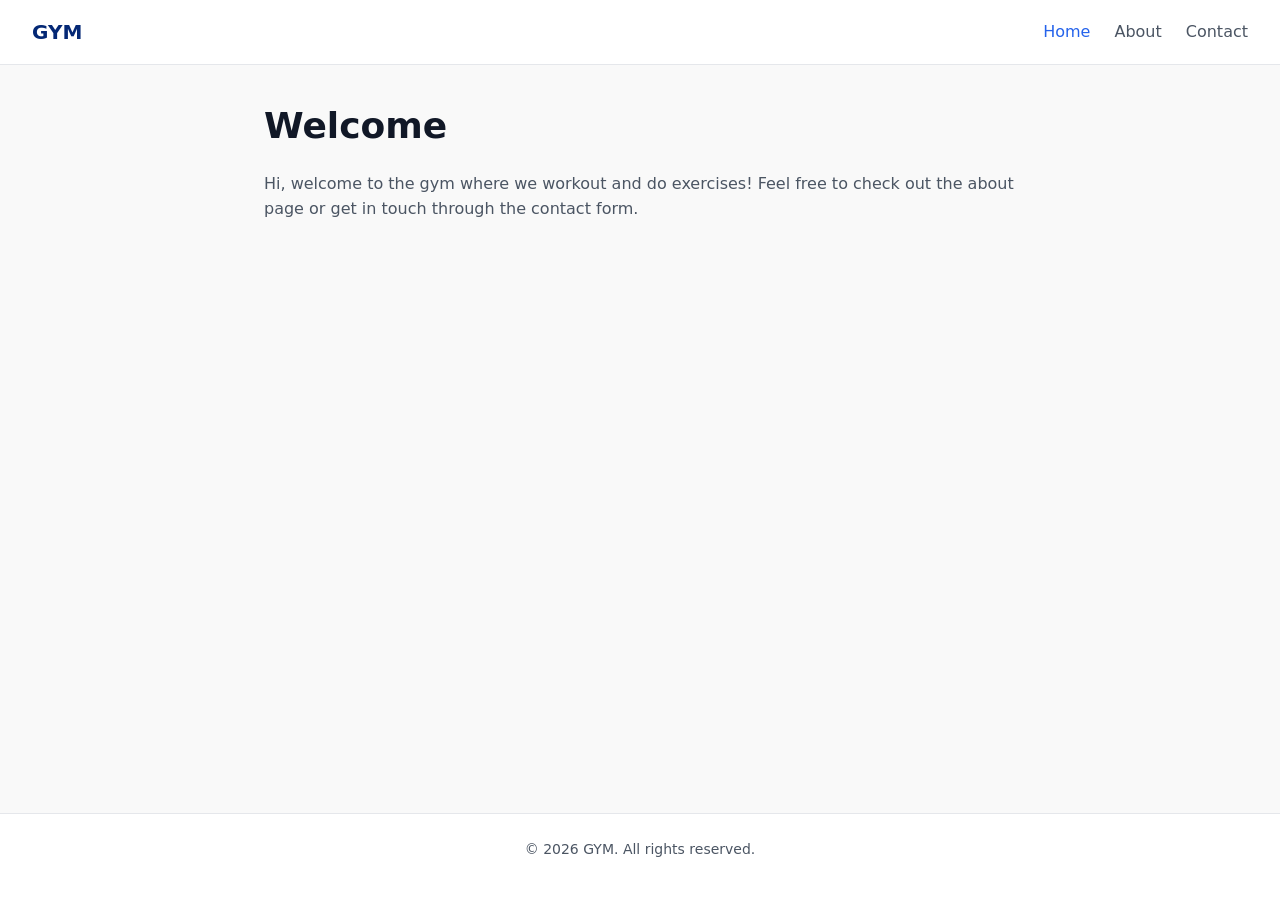
==== index.html @ 07a8144e "Add some files" ====
<!DOCTYPE html>
<html lang="en">
<head>
  <meta charset="UTF-8">
  <meta name="viewport" content="width=device-width, initial-scale=1.0">
  <title>Home</title>
  <link rel="stylesheet" href="styles.css">
</head>
<body>

  <header>
    <div class="logo">GYM</div>
    <nav>
      <ul>
        <li><a href="index.html" class="active">Home</a></li>
        <li><a href="about.html">About</a></li>
        <li><a href="contact.html">Contact</a></li>
      </ul>
    </nav>
  </header>

  <main>
    <h1>Welcome</h1>
    <p>Hi, welcome to the gym where we workout and do exercises! Feel free to check out the about page or get in touch through the contact form.</p>
  </main>

  <footer>
    <p>&copy; 2026 GYM. All rights reserved.</p>
  </footer>

</body>
</html>
---- styles.css ----
/* General Resets */
* {
  box-sizing: border-box;
  margin: 0;
  padding: 0;
}

body {
  font-family: system-ui, -apple-system, BlinkMacSystemFont, 'Segoe UI', Roboto, Oxygen, Ubuntu, Cantarell, sans-serif;
  line-height: 1.6;
  color: #000000;
  background-color: #f9f9f9;
  display: flex;
  flex-direction: column;
  min-height: 100vh;
}

/* Header & Navigation */
header {
  background-color: #ffffff;
  border-bottom: 1px solid #e5e7eb;
  padding: 1rem 2rem;
  display: flex;
  justify-content: space-between;
  align-items: center;
}

.logo {
  font-size: 1.25rem;
  font-weight: 700;
  color: #042875;
}

nav ul {
  display: flex;
  list-style: none;
  gap: 1.5rem;
}

nav a {
  text-decoration: none;
  color: #4b5563;
  font-weight: 500;
  transition: color 0.2s ease;
}

nav a:hover,
nav a.active {
  color: #2563eb;
}

/* Main Content Layout */
main {
  flex: 1;
  max-width: 800px;
  width: 100%;
  margin: 2rem auto;
  padding: 0 1.5rem;
}

h1 {
  font-size: 2.25rem;
  margin-bottom: 1rem;
  color: #111827;
}

p {
  margin-bottom: 1rem;
  color: #4b5563;
}

/* Contact Form Styles */
.contact-form {
  display: flex;
  flex-direction: column;
  gap: 1rem;
  margin-top: 1.5rem;
}

.form-group {
  display: flex;
  flex-direction: column;
  gap: 0.5rem;
}

.form-group label {
  font-weight: 500;
  color: #374151;
}

.form-group input,
.form-group textarea {
  padding: 0.75rem;
  border: 1px solid #d1d5db;
  border-radius: 6px;
  font-size: 1rem;
  font-family: inherit;
}

.form-group input:focus,
.form-group textarea:focus {
  outline: 2px solid #2563eb;
  border-color: transparent;
}

button[type="submit"] {
  background-color: #2563eb;
  color: white;
  border: none;
  padding: 0.75rem 1.5rem;
  border-radius: 6px;
  font-size: 1rem;
  font-weight: 600;
  cursor: pointer;
  align-self: flex-start;
  transition: background-color 0.2s ease;
}

button[type="submit"]:hover {
  background-color: #1d4ed8;
}

/* Footer */
footer {
  text-align: center;
  padding: 1.5rem;
  background-color: #ffffff;
  border-top: 1px solid #e5e7eb;
  color: #6b7280;
  font-size: 0.875rem;
}
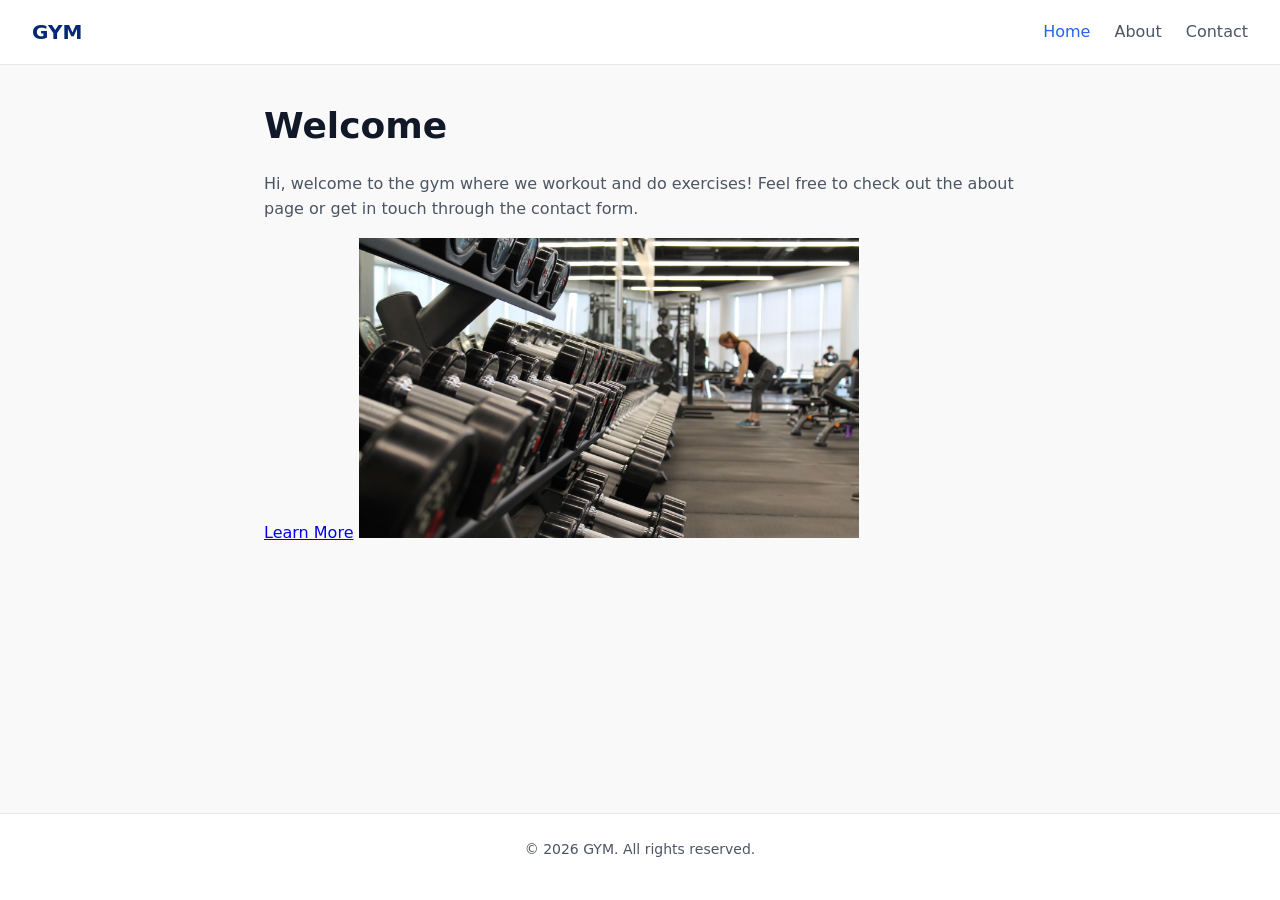
==== commit 410c81ca: "added images" ====
--- a/index.html
+++ b/index.html
@@ -18,10 +18,13 @@
       </ul>
     </nav>
   </header>
-
   <main>
     <h1>Welcome</h1>
     <p>Hi, welcome to the gym where we workout and do exercises! Feel free to check out the about page or get in touch through the contact form.</p>
+    <a href="about.html" class="btn">Learn More</a>
+    <img src="img/gym1.jpeg" alt="Gym Image" class="gym1" width="500" height="300">
+
+
   </main>
 
   <footer>
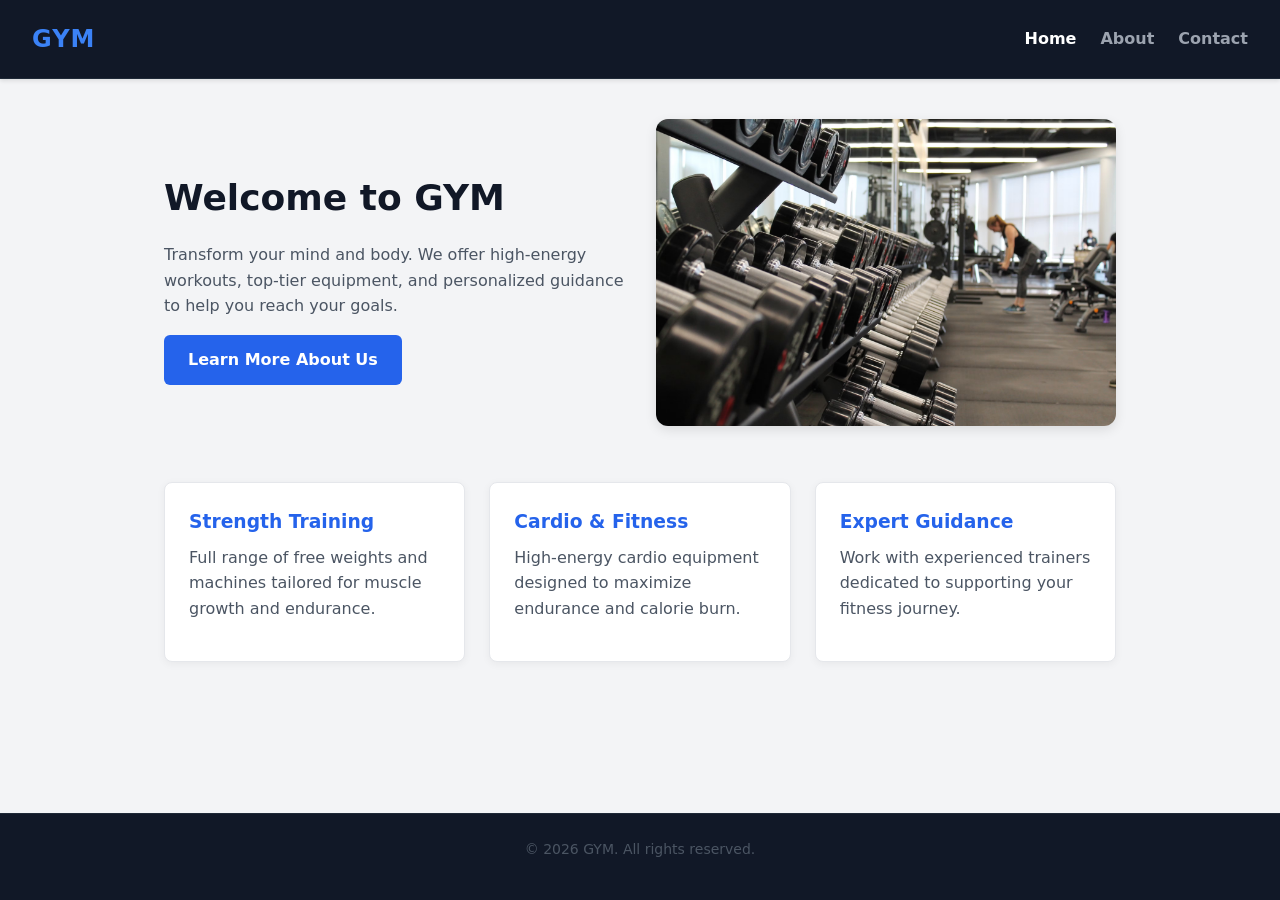
==== commit 93e104d9: "updrade the format" ====
--- a/index.html
+++ b/index.html
@@ -19,12 +19,31 @@
     </nav>
   </header>
   <main>
-    <h1>Welcome</h1>
-    <p>Hi, welcome to the gym where we workout and do exercises! Feel free to check out the about page or get in touch through the contact form.</p>
-    <a href="about.html" class="btn">Learn More</a>
-    <img src="img/gym1.jpeg" alt="Gym Image" class="gym1" width="500" height="300">
+    <section class="hero">
+      <div class="hero-content">
+        <h1>Welcome to GYM</h1>
+        <p>Transform your mind and body. We offer high-energy workouts, top-tier equipment, and personalized guidance to help you reach your goals.</p>
+        <a href="about.html" class="btn">Learn More About Us</a>
+      </div>
+      <div class="hero-image-wrapper">
+        <img src="img/gym1.jpeg" alt="Main Gym Area" class="featured-img" width="600">
+      </div>
+    </section>
 
-
+<section class="highlights">
+      <div class="card">
+        <h3>Strength Training</h3>
+        <p>Full range of free weights and machines tailored for muscle growth and endurance.</p>
+      </div>
+      <div class="card">
+        <h3>Cardio & Fitness</h3>
+        <p>High-energy cardio equipment designed to maximize endurance and calorie burn.</p>
+      </div>
+      <div class="card">
+        <h3>Expert Guidance</h3>
+        <p>Work with experienced trainers dedicated to supporting your fitness journey.</p>
+      </div>
+    </section>
   </main>
 
   <footer>
--- a/styles.css
+++ b/styles.css
@@ -8,8 +8,8 @@
 body {
   font-family: system-ui, -apple-system, BlinkMacSystemFont, 'Segoe UI', Roboto, Oxygen, Ubuntu, Cantarell, sans-serif;
   line-height: 1.6;
-  color: #000000;
-  background-color: #f9f9f9;
+  color: #1f2937;
+  background-color: #f3f4f6;
   display: flex;
   flex-direction: column;
   min-height: 100vh;
@@ -17,18 +17,20 @@
 
 /* Header & Navigation */
 header {
-  background-color: #ffffff;
-  border-bottom: 1px solid #e5e7eb;
-  padding: 1rem 2rem;
+  background-color: #111827;
+  border-bottom: 1px solid #1f2937;
+  padding: 1.25rem 2rem;
   display: flex;
   justify-content: space-between;
   align-items: center;
+  box-shadow: 0 2px 4px rgba(0,0,0,0.1);
 }
 
 .logo {
-  font-size: 1.25rem;
-  font-weight: 700;
-  color: #042875;
+  font-size: 1.5rem;
+  font-weight: 800;
+  color: #3b82f6;
+  letter-spacing: 1px;
 }
 
 nav ul {
@@ -39,22 +41,22 @@
 
 nav a {
   text-decoration: none;
-  color: #4b5563;
-  font-weight: 500;
+  color: #9ca3af;
+  font-weight: 600;
   transition: color 0.2s ease;
 }
 
 nav a:hover,
 nav a.active {
-  color: #2563eb;
+  color: #ffffff;
 }
 
-/* Main Content Layout */
+/* Main Layout */
 main {
   flex: 1;
-  max-width: 800px;
+  max-width: 1000px;
   width: 100%;
-  margin: 2rem auto;
+  margin: 2.5rem auto;
   padding: 0 1.5rem;
 }
 
@@ -69,12 +71,90 @@
   color: #4b5563;
 }
 
+/* Image Handling */
+.featured-img {
+  width: 100%;
+  height: auto;
+  max-height: 400px;
+  object-fit: cover;
+  border-radius: 12px;
+  box-shadow: 0 4px 12px rgba(0, 0, 0, 0.1);
+}
+
+/* Buttons */
+.btn {
+  display: inline-block;
+  background-color: #2563eb;
+  color: #ffffff;
+  padding: 0.75rem 1.5rem;
+  border-radius: 6px;
+  font-weight: 600;
+  text-decoration: none;
+  border: none;
+  cursor: pointer;
+  transition: background-color 0.2s ease, transform 0.1s ease;
+}
+
+.btn:hover {
+  background-color: #1d4ed8;
+  transform: translateY(-1px);
+}
+
+/* Page Specific Sections */
+.hero, .about-section, .contact-container {
+  display: flex;
+  flex-direction: column;
+  gap: 2rem;
+  margin-bottom: 3rem;
+}
+
+@media (min-width: 768px) {
+  .hero, .about-section, .contact-container {
+    flex-direction: row;
+    align-items: center;
+  }
+
+  .hero-content, .about-text, .contact-form-wrapper {
+    flex: 1;
+  }
+
+  .hero-image-wrapper, .about-image-wrapper, .contact-image-wrapper {
+    flex: 1;
+  }
+}
+
+/* Highlights Grid */
+.highlights {
+  display: grid;
+  grid-template-columns: repeat(auto-fit, minmax(250px, 1fr));
+  gap: 1.5rem;
+  margin-top: 2rem;
+}
+
+.card {
+  background-color: #ffffff;
+  padding: 1.5rem;
+  border-radius: 8px;
+  box-shadow: 0 2px 8px rgba(0,0,0,0.05);
+  border: 1px solid #e5e7eb;
+}
+
+.card h3 {
+  color: #2563eb;
+  margin-bottom: 0.5rem;
+}
+
 /* Contact Form Styles */
 .contact-form {
   display: flex;
   flex-direction: column;
-  gap: 1rem;
+  gap: 1.25rem;
   margin-top: 1.5rem;
+  background: #ffffff;
+  padding: 1.5rem;
+  border-radius: 8px;
+  box-shadow: 0 2px 8px rgba(0,0,0,0.05);
+  border: 1px solid #e5e7eb;
 }
 
 .form-group {
@@ -84,8 +164,9 @@
 }
 
 .form-group label {
-  font-weight: 500;
+  font-weight: 600;
   color: #374151;
+  font-size: 0.9rem;
 }
 
 .form-group input,
@@ -95,37 +176,23 @@
   border-radius: 6px;
   font-size: 1rem;
   font-family: inherit;
+  transition: border-color 0.2s ease;
 }
 
 .form-group input:focus,
 .form-group textarea:focus {
-  outline: 2px solid #2563eb;
-  border-color: transparent;
-}
-
-button[type="submit"] {
-  background-color: #2563eb;
-  color: white;
-  border: none;
-  padding: 0.75rem 1.5rem;
-  border-radius: 6px;
-  font-size: 1rem;
-  font-weight: 600;
-  cursor: pointer;
-  align-self: flex-start;
-  transition: background-color 0.2s ease;
-}
-
-button[type="submit"]:hover {
-  background-color: #1d4ed8;
+  outline: none;
+  border-color: #2563eb;
+  box-shadow: 0 0 0 3px rgba(37, 99, 235, 0.2);
 }
 
 /* Footer */
 footer {
   text-align: center;
   padding: 1.5rem;
-  background-color: #ffffff;
-  border-top: 1px solid #e5e7eb;
-  color: #6b7280;
+  background-color: #111827;
+  border-top: 1px solid #1f2937;
+  color: #9ca3af;
   font-size: 0.875rem;
+  margin-top: auto;
 }
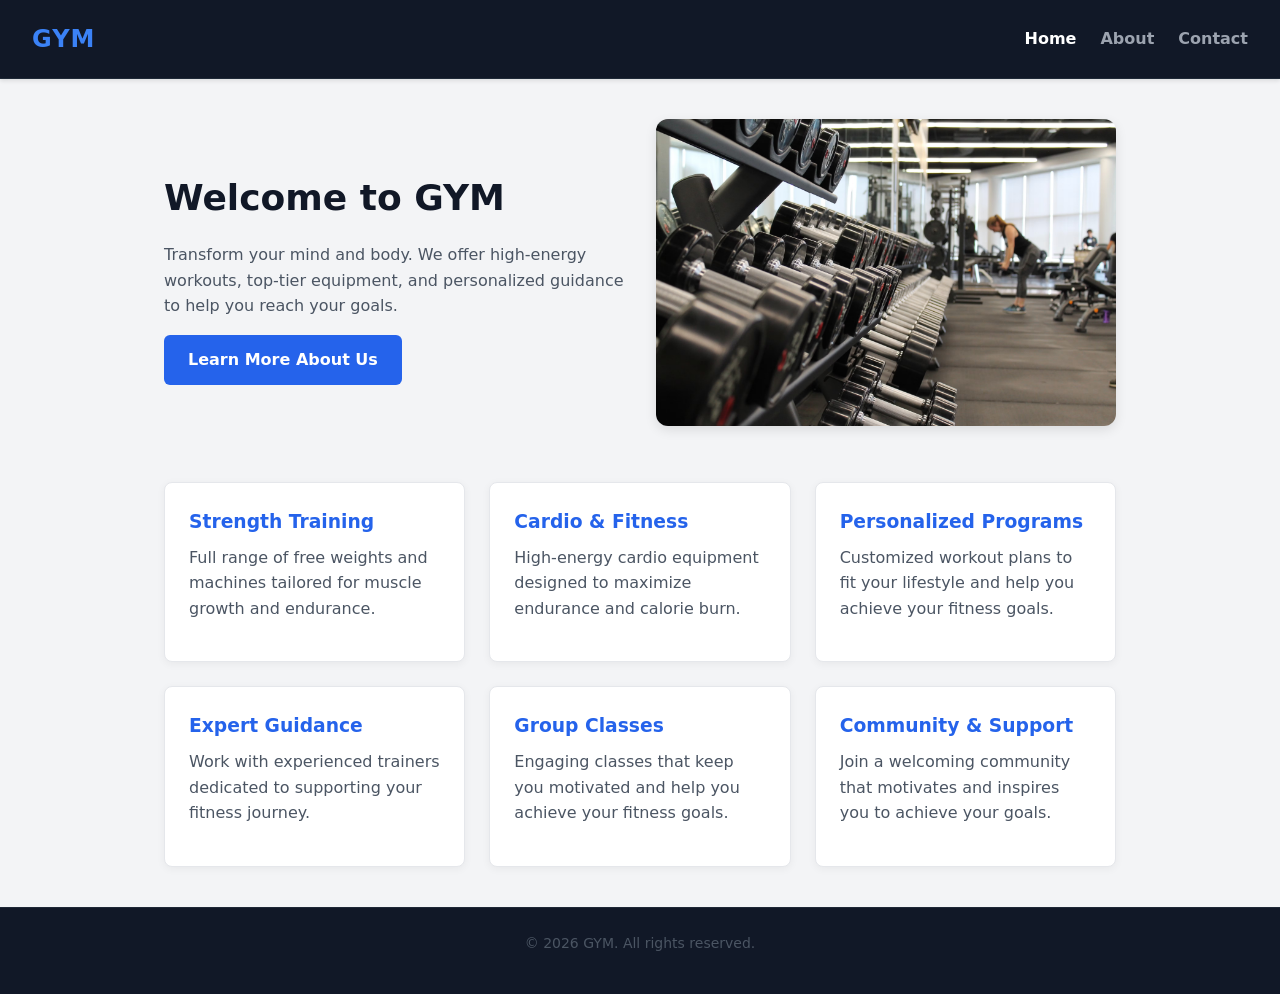
==== commit 8e1dd5a0: "added some changes" ====
--- a/index.html
+++ b/index.html
@@ -40,9 +40,21 @@
         <p>High-energy cardio equipment designed to maximize endurance and calorie burn.</p>
       </div>
       <div class="card">
+        <h3>Personalized Programs</h3>
+        <p>Customized workout plans to fit your lifestyle and help you achieve your fitness goals.</p>
+      </div>
+      <div class="card">
         <h3>Expert Guidance</h3>
         <p>Work with experienced trainers dedicated to supporting your fitness journey.</p>
       </div>
+      <div class="card">
+        <h3>Group Classes</h3>
+        <p>Engaging classes that keep you motivated and help you achieve your fitness goals.</p>
+      </div>
+      <div class="card">
+        <h3>Community & Support</h3>
+        <p>Join a welcoming community that motivates and inspires you to achieve your goals.</p>
+        </div>
     </section>
   </main>
 
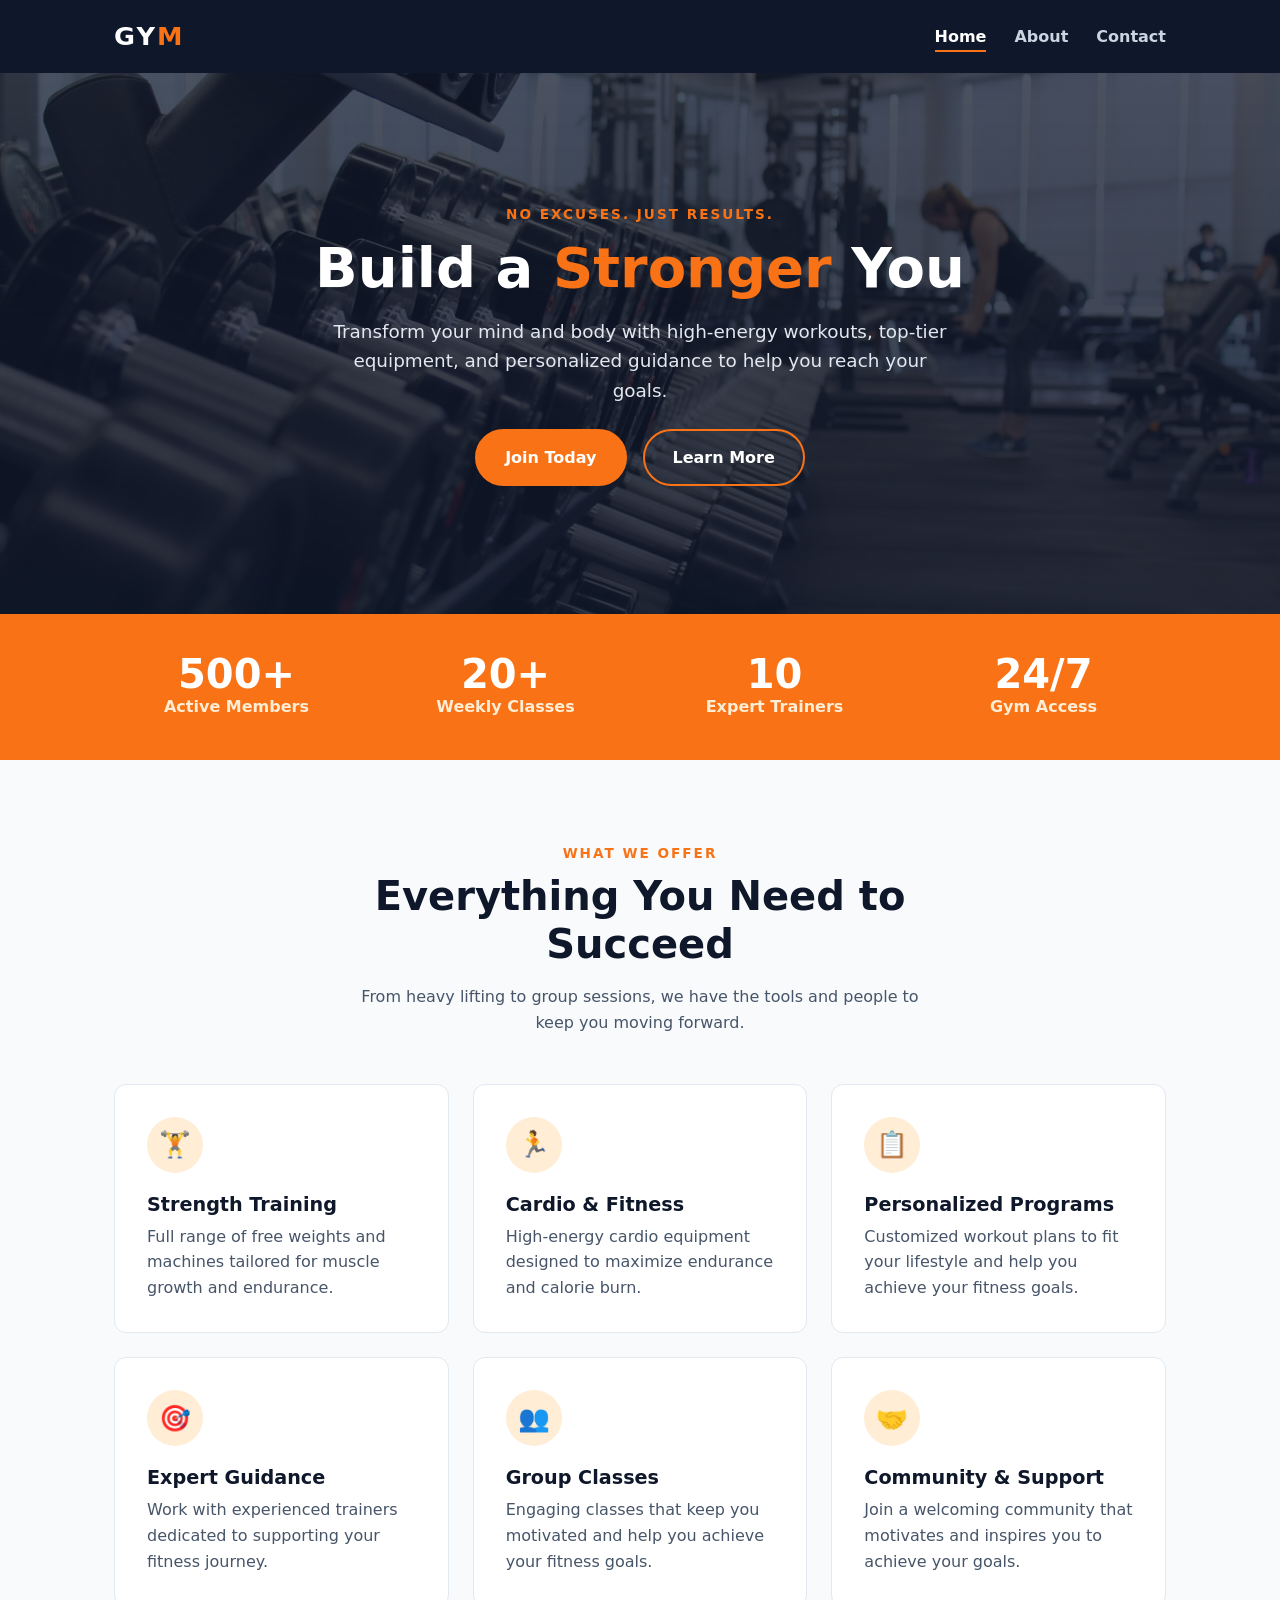
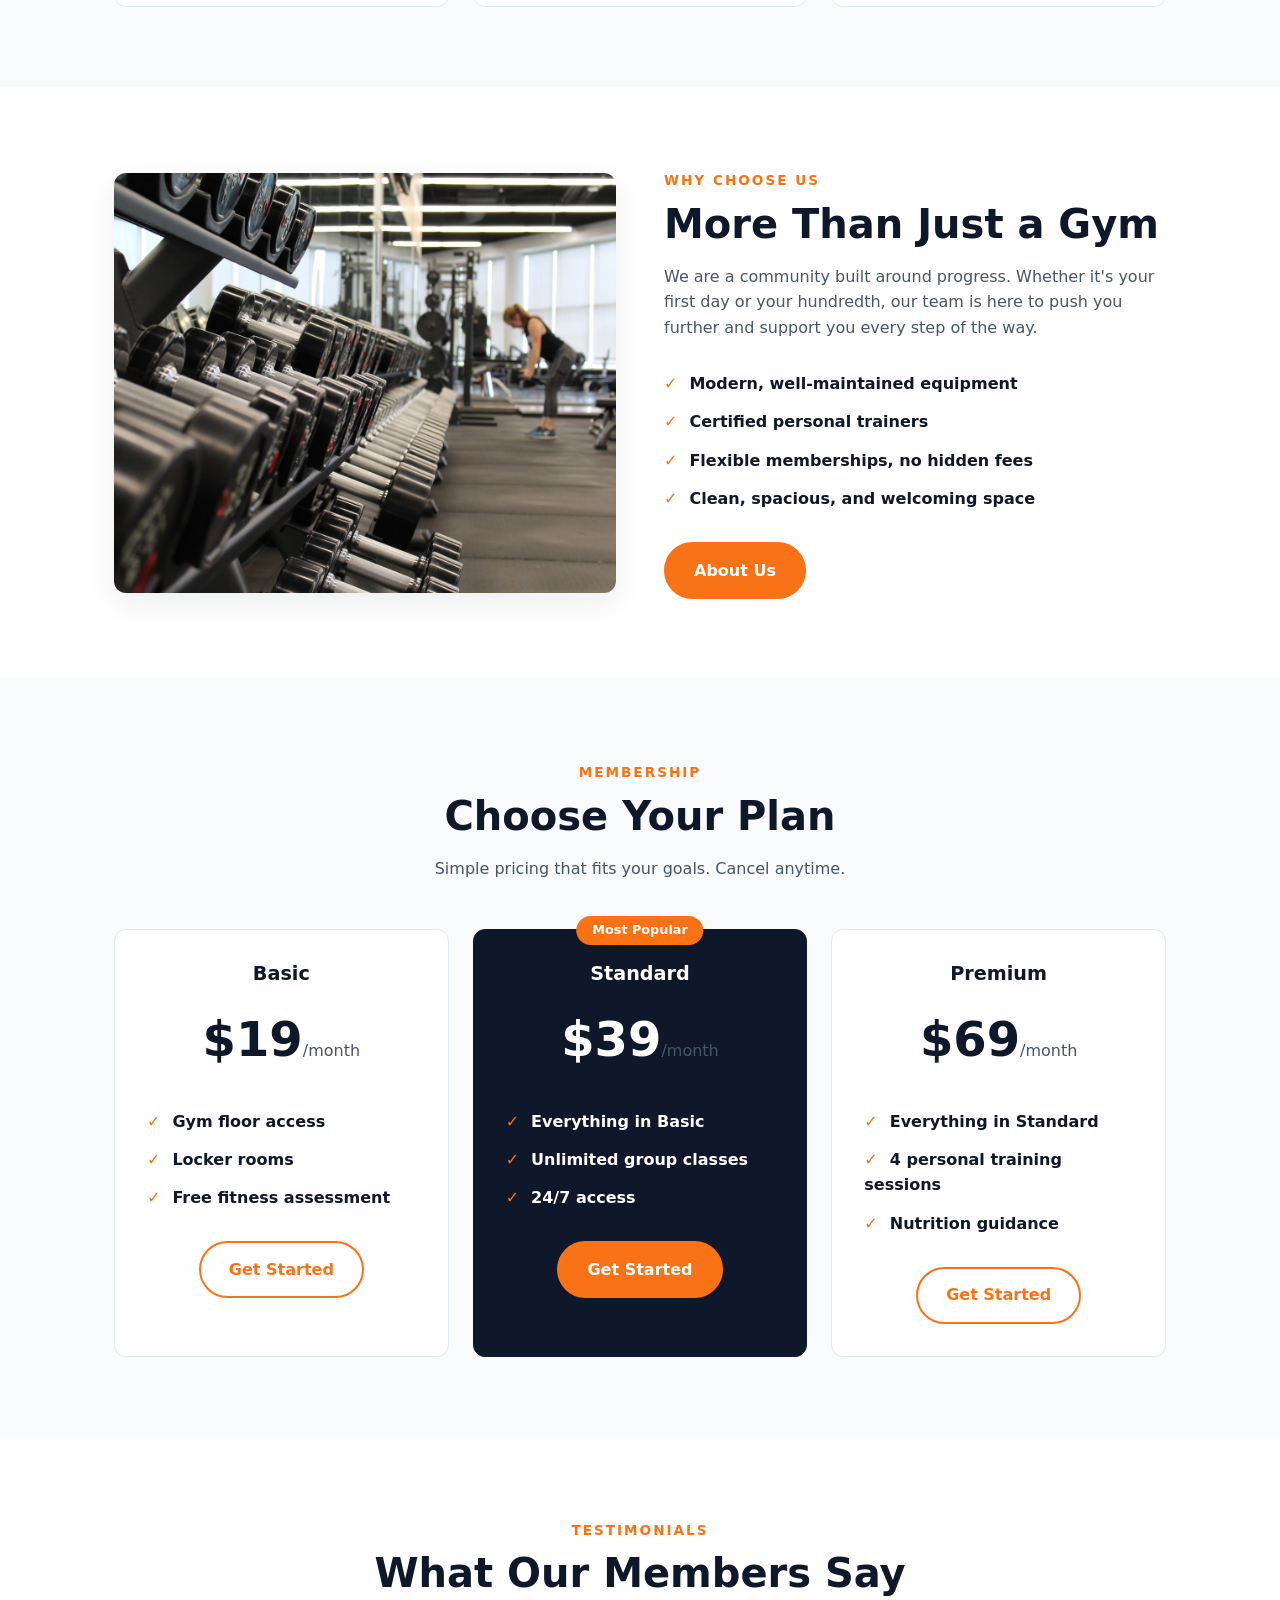
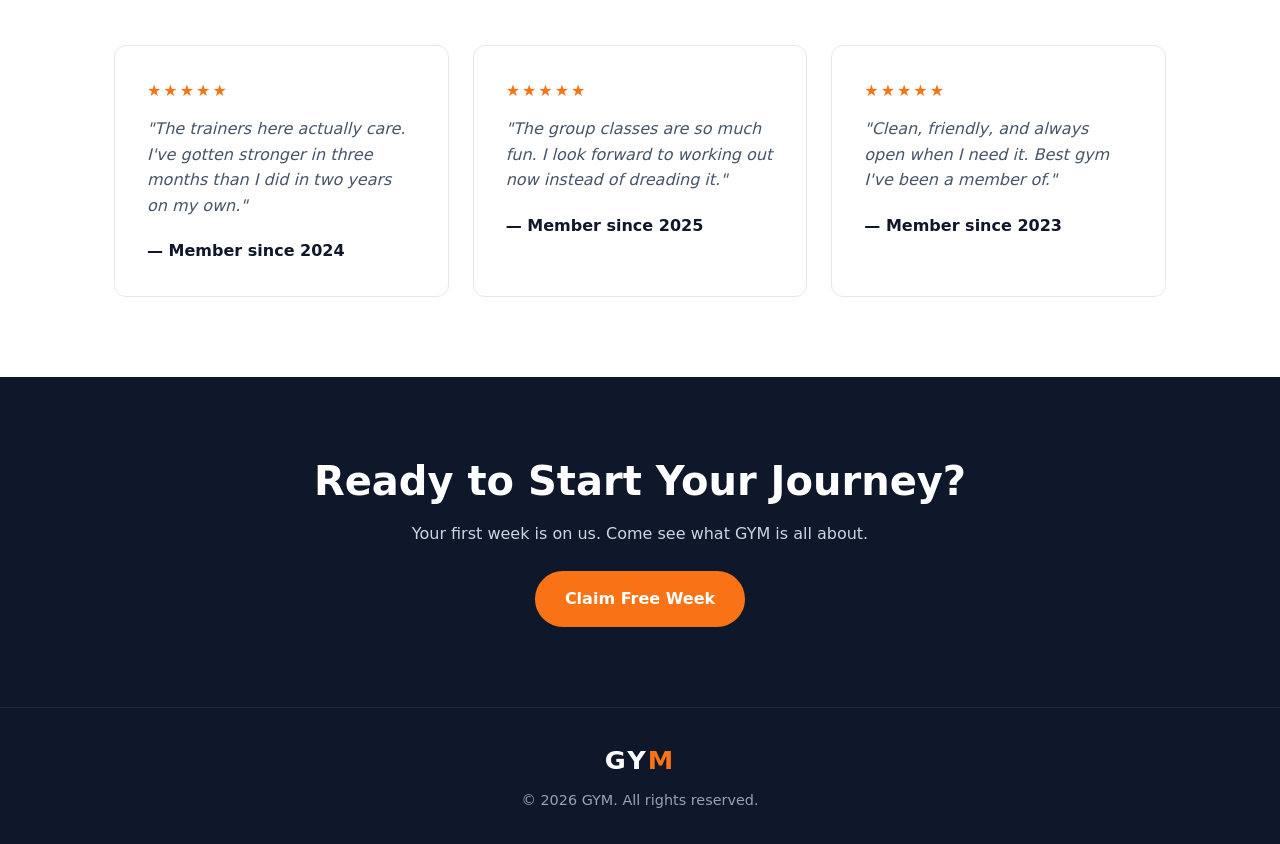
==== commit eba71502: "Made some changes" ====
--- a/index.html
+++ b/index.html
@@ -3,64 +3,202 @@
 <head>
   <meta charset="UTF-8">
   <meta name="viewport" content="width=device-width, initial-scale=1.0">
-  <title>Home</title>
+  <title>Home - GYM</title>
   <link rel="stylesheet" href="styles.css">
 </head>
 <body>
 
   <header>
-    <div class="logo">GYM</div>
-    <nav>
-      <ul>
-        <li><a href="index.html" class="active">Home</a></li>
-        <li><a href="about.html">About</a></li>
-        <li><a href="contact.html">Contact</a></li>
-      </ul>
-    </nav>
+    <div class="container">
+      <a href="index.html" class="logo">GY<span>M</span></a>
+      <nav>
+        <ul>
+          <li><a href="index.html" class="active">Home</a></li>
+          <li><a href="about.html">About</a></li>
+          <li><a href="contact.html">Contact</a></li>
+        </ul>
+      </nav>
+    </div>
   </header>
+
   <main>
+    <!-- Hero -->
     <section class="hero">
-      <div class="hero-content">
-        <h1>Welcome to GYM</h1>
-        <p>Transform your mind and body. We offer high-energy workouts, top-tier equipment, and personalized guidance to help you reach your goals.</p>
-        <a href="about.html" class="btn">Learn More About Us</a>
-      </div>
-      <div class="hero-image-wrapper">
-        <img src="img/gym1.jpeg" alt="Main Gym Area" class="featured-img" width="600">
-      </div>
-    </section>
-
-<section class="highlights">
-      <div class="card">
-        <h3>Strength Training</h3>
-        <p>Full range of free weights and machines tailored for muscle growth and endurance.</p>
-      </div>
-      <div class="card">
-        <h3>Cardio & Fitness</h3>
-        <p>High-energy cardio equipment designed to maximize endurance and calorie burn.</p>
-      </div>
-      <div class="card">
-        <h3>Personalized Programs</h3>
-        <p>Customized workout plans to fit your lifestyle and help you achieve your fitness goals.</p>
-      </div>
-      <div class="card">
-        <h3>Expert Guidance</h3>
-        <p>Work with experienced trainers dedicated to supporting your fitness journey.</p>
-      </div>
-      <div class="card">
-        <h3>Group Classes</h3>
-        <p>Engaging classes that keep you motivated and help you achieve your fitness goals.</p>
-      </div>
-      <div class="card">
-        <h3>Community & Support</h3>
-        <p>Join a welcoming community that motivates and inspires you to achieve your goals.</p>
-        </div>
+      <div class="container">
+        <span class="eyebrow">No excuses. Just results.</span>
+        <h1>Build a <span>Stronger</span> You</h1>
+        <p>Transform your mind and body with high-energy workouts, top-tier equipment, and personalized guidance to help you reach your goals.</p>
+        <div class="btn-group">
+          <a href="contact.html" class="btn">Join Today</a>
+          <a href="about.html" class="btn btn-outline">Learn More</a>
+        </div>
+      </div>
+    </section>
+
+    <!-- Stats -->
+    <div class="stats">
+      <div class="container">
+        <div class="stat"><strong>500+</strong><span>Active Members</span></div>
+        <div class="stat"><strong>20+</strong><span>Weekly Classes</span></div>
+        <div class="stat"><strong>10</strong><span>Expert Trainers</span></div>
+        <div class="stat"><strong>24/7</strong><span>Gym Access</span></div>
+      </div>
+    </div>
+
+    <!-- What we offer -->
+    <section>
+      <div class="container">
+        <div class="section-title">
+          <span class="eyebrow">What We Offer</span>
+          <h2>Everything You Need to Succeed</h2>
+          <p>From heavy lifting to group sessions, we have the tools and people to keep you moving forward.</p>
+        </div>
+
+        <div class="grid">
+          <div class="card">
+            <div class="icon">🏋️</div>
+            <h3>Strength Training</h3>
+            <p>Full range of free weights and machines tailored for muscle growth and endurance.</p>
+          </div>
+          <div class="card">
+            <div class="icon">🏃</div>
+            <h3>Cardio &amp; Fitness</h3>
+            <p>High-energy cardio equipment designed to maximize endurance and calorie burn.</p>
+          </div>
+          <div class="card">
+            <div class="icon">📋</div>
+            <h3>Personalized Programs</h3>
+            <p>Customized workout plans to fit your lifestyle and help you achieve your fitness goals.</p>
+          </div>
+          <div class="card">
+            <div class="icon">🎯</div>
+            <h3>Expert Guidance</h3>
+            <p>Work with experienced trainers dedicated to supporting your fitness journey.</p>
+          </div>
+          <div class="card">
+            <div class="icon">👥</div>
+            <h3>Group Classes</h3>
+            <p>Engaging classes that keep you motivated and help you achieve your fitness goals.</p>
+          </div>
+          <div class="card">
+            <div class="icon">🤝</div>
+            <h3>Community &amp; Support</h3>
+            <p>Join a welcoming community that motivates and inspires you to achieve your goals.</p>
+          </div>
+        </div>
+      </div>
+    </section>
+
+    <!-- Why choose us -->
+    <section class="bg-white">
+      <div class="container split">
+        <img src="img/gym1.jpeg" alt="Main gym area">
+        <div>
+          <span class="eyebrow">Why Choose Us</span>
+          <h2>More Than Just a Gym</h2>
+          <p>We are a community built around progress. Whether it's your first day or your hundredth, our team is here to push you further and support you every step of the way.</p>
+          <ul class="check-list">
+            <li>Modern, well-maintained equipment</li>
+            <li>Certified personal trainers</li>
+            <li>Flexible memberships, no hidden fees</li>
+            <li>Clean, spacious, and welcoming space</li>
+          </ul>
+          <a href="about.html" class="btn">About Us</a>
+        </div>
+      </div>
+    </section>
+
+    <!-- Membership plans -->
+    <section>
+      <div class="container">
+        <div class="section-title">
+          <span class="eyebrow">Membership</span>
+          <h2>Choose Your Plan</h2>
+          <p>Simple pricing that fits your goals. Cancel anytime.</p>
+        </div>
+
+        <div class="grid">
+          <div class="card plan">
+            <h3>Basic</h3>
+            <div class="price">$19<small>/month</small></div>
+            <ul class="check-list">
+              <li>Gym floor access</li>
+              <li>Locker rooms</li>
+              <li>Free fitness assessment</li>
+            </ul>
+            <a href="contact.html" class="btn btn-outline">Get Started</a>
+          </div>
+          <div class="card plan featured">
+            <span class="badge">Most Popular</span>
+            <h3>Standard</h3>
+            <div class="price">$39<small>/month</small></div>
+            <ul class="check-list">
+              <li>Everything in Basic</li>
+              <li>Unlimited group classes</li>
+              <li>24/7 access</li>
+            </ul>
+            <a href="contact.html" class="btn">Get Started</a>
+          </div>
+          <div class="card plan">
+            <h3>Premium</h3>
+            <div class="price">$69<small>/month</small></div>
+            <ul class="check-list">
+              <li>Everything in Standard</li>
+              <li>4 personal training sessions</li>
+              <li>Nutrition guidance</li>
+            </ul>
+            <a href="contact.html" class="btn btn-outline">Get Started</a>
+          </div>
+        </div>
+      </div>
+    </section>
+
+    <!-- Testimonials -->
+    <section class="bg-white">
+      <div class="container">
+        <div class="section-title">
+          <span class="eyebrow">Testimonials</span>
+          <h2>What Our Members Say</h2>
+        </div>
+
+        <div class="grid">
+          <div class="card testimonial">
+            <div class="stars">★★★★★</div>
+            <p>"The trainers here actually care. I've gotten stronger in three months than I did in two years on my own."</p>
+            <strong>— Member since 2024</strong>
+          </div>
+          <div class="card testimonial">
+            <div class="stars">★★★★★</div>
+            <p>"The group classes are so much fun. I look forward to working out now instead of dreading it."</p>
+            <strong>— Member since 2025</strong>
+          </div>
+          <div class="card testimonial">
+            <div class="stars">★★★★★</div>
+            <p>"Clean, friendly, and always open when I need it. Best gym I've been a member of."</p>
+            <strong>— Member since 2023</strong>
+          </div>
+        </div>
+      </div>
+    </section>
+
+    <!-- Call to action -->
+    <section class="cta">
+      <div class="container">
+        <h2>Ready to Start Your Journey?</h2>
+        <p>Your first week is on us. Come see what GYM is all about.</p>
+        <div class="btn-group">
+          <a href="contact.html" class="btn">Claim Free Week</a>
+        </div>
+      </div>
     </section>
   </main>
 
   <footer>
-    <p>&copy; 2026 GYM. All rights reserved.</p>
+    <div class="container">
+      <a href="index.html" class="logo">GY<span>M</span></a>
+      <p>&copy; 2026 GYM. All rights reserved.</p>
+    </div>
   </footer>
 
 </body>
-</html>+</html>
--- a/styles.css
+++ b/styles.css
@@ -1,4 +1,18 @@
-/* General Resets */
+/* Colors and reusable values */
+:root {
+  --dark: #0f172a;
+  --dark-2: #1e293b;
+  --accent: #f97316;
+  --accent-dark: #ea580c;
+  --text: #475569;
+  --heading: #0f172a;
+  --light: #f8fafc;
+  --border: #e2e8f0;
+  --radius: 12px;
+  --shadow: 0 10px 30px rgba(15, 23, 42, 0.08);
+}
+
+/* Reset */
 * {
   box-sizing: border-box;
   margin: 0;
@@ -6,193 +20,482 @@
 }
 
 body {
-  font-family: system-ui, -apple-system, BlinkMacSystemFont, 'Segoe UI', Roboto, Oxygen, Ubuntu, Cantarell, sans-serif;
+  font-family: system-ui, sans-serif;
   line-height: 1.6;
-  color: #1f2937;
-  background-color: #f3f4f6;
-  display: flex;
-  flex-direction: column;
-  min-height: 100vh;
-}
-
-/* Header & Navigation */
+  color: var(--text);
+  background: var(--light);
+}
+
+img {
+  display: block;
+  max-width: 100%;
+}
+
+h1, h2, h3 {
+  color: var(--heading);
+  line-height: 1.2;
+}
+
+h1 { font-size: clamp(2.25rem, 5vw, 3.5rem); margin-bottom: 1rem; }
+h2 { font-size: clamp(1.75rem, 3.5vw, 2.5rem); margin-bottom: 1rem; }
+h3 { font-size: 1.2rem; margin-bottom: 0.5rem; }
+p  { margin-bottom: 1rem; }
+
+.container {
+  width: 100%;
+  max-width: 1100px;
+  margin: 0 auto;
+  padding: 0 1.5rem;
+}
+
+section {
+  padding: 5rem 0;
+}
+
+.section-title {
+  text-align: center;
+  max-width: 600px;
+  margin: 0 auto 3rem;
+}
+
+.eyebrow {
+  display: inline-block;
+  color: var(--accent);
+  font-weight: 700;
+  font-size: 0.85rem;
+  letter-spacing: 2px;
+  text-transform: uppercase;
+  margin-bottom: 0.5rem;
+}
+
+/* Header */
 header {
-  background-color: #111827;
-  border-bottom: 1px solid #1f2937;
-  padding: 1.25rem 2rem;
+  position: sticky;
+  top: 0;
+  z-index: 10;
+  background: var(--dark);
+}
+
+header .container {
   display: flex;
   justify-content: space-between;
   align-items: center;
-  box-shadow: 0 2px 4px rgba(0,0,0,0.1);
+  flex-wrap: wrap;
+  gap: 1rem;
+  padding-top: 1rem;
+  padding-bottom: 1rem;
 }
 
 .logo {
-  font-size: 1.5rem;
-  font-weight: 800;
-  color: #3b82f6;
-  letter-spacing: 1px;
+  font-size: 1.6rem;
+  font-weight: 900;
+  color: #fff;
+  text-decoration: none;
+  letter-spacing: 2px;
+}
+
+.logo span {
+  color: var(--accent);
 }
 
 nav ul {
   display: flex;
+  align-items: center;
+  gap: 1.75rem;
   list-style: none;
-  gap: 1.5rem;
 }
 
 nav a {
+  color: #cbd5e1;
+  font-weight: 600;
   text-decoration: none;
-  color: #9ca3af;
-  font-weight: 600;
-  transition: color 0.2s ease;
+  padding-bottom: 4px;
+  border-bottom: 2px solid transparent;
+  transition: color 0.2s, border-color 0.2s;
 }
 
 nav a:hover,
 nav a.active {
-  color: #ffffff;
-}
-
-/* Main Layout */
-main {
-  flex: 1;
-  max-width: 1000px;
-  width: 100%;
-  margin: 2.5rem auto;
-  padding: 0 1.5rem;
-}
-
-h1 {
-  font-size: 2.25rem;
-  margin-bottom: 1rem;
-  color: #111827;
-}
-
-p {
-  margin-bottom: 1rem;
-  color: #4b5563;
-}
-
-/* Image Handling */
-.featured-img {
-  width: 100%;
-  height: auto;
-  max-height: 400px;
-  object-fit: cover;
-  border-radius: 12px;
-  box-shadow: 0 4px 12px rgba(0, 0, 0, 0.1);
+  color: #fff;
+  border-color: var(--accent);
 }
 
 /* Buttons */
 .btn {
   display: inline-block;
-  background-color: #2563eb;
-  color: #ffffff;
-  padding: 0.75rem 1.5rem;
-  border-radius: 6px;
+  background: var(--accent);
+  color: #fff;
+  padding: 0.85rem 1.75rem;
+  border: 2px solid var(--accent);
+  border-radius: 999px;
+  font: inherit;
+  font-weight: 700;
+  text-decoration: none;
+  cursor: pointer;
+  transition: background 0.2s, transform 0.2s;
+}
+
+.btn:hover {
+  background: var(--accent-dark);
+  border-color: var(--accent-dark);
+  transform: translateY(-2px);
+}
+
+.btn-outline {
+  background: transparent;
+}
+
+.btn-outline:hover {
+  background: #fff;
+  border-color: #fff;
+  color: var(--dark);
+}
+
+.btn-group {
+  display: flex;
+  flex-wrap: wrap;
+  gap: 1rem;
+  margin-top: 1.5rem;
+}
+
+/* Hero (home) and page banner (about, contact) */
+.hero,
+.page-banner {
+  background-size: cover;
+  background-position: center;
+  color: #e2e8f0;
+  text-align: center;
+}
+
+.hero {
+  background-image: linear-gradient(rgba(15, 23, 42, 0.75), rgba(15, 23, 42, 0.85)), url("img/gym1.jpeg");
+  padding: 8rem 0;
+}
+
+.page-banner {
+  padding: 5rem 0;
+}
+
+.about-banner {
+  background-image: linear-gradient(rgba(15, 23, 42, 0.75), rgba(15, 23, 42, 0.85)), url("img/fitness_center.jpeg");
+}
+
+.contact-banner {
+  background-image: linear-gradient(rgba(15, 23, 42, 0.75), rgba(15, 23, 42, 0.85)), url("img/homegym.jpg");
+}
+
+.hero h1,
+.page-banner h1 {
+  color: #fff;
+}
+
+.hero h1 span {
+  color: var(--accent);
+}
+
+.hero p,
+.page-banner p {
+  max-width: 620px;
+  margin: 0 auto;
+  font-size: 1.15rem;
+}
+
+.hero .btn-group {
+  justify-content: center;
+}
+
+/* Stats strip */
+.stats {
+  background: var(--accent);
+  padding: 2.5rem 0;
+}
+
+.stats .container {
+  display: grid;
+  grid-template-columns: repeat(auto-fit, minmax(150px, 1fr));
+  gap: 1.5rem;
+  text-align: center;
+}
+
+.stat strong {
+  display: block;
+  font-size: 2.5rem;
+  font-weight: 900;
+  color: #fff;
+  line-height: 1;
+}
+
+.stat span {
+  color: #ffedd5;
   font-weight: 600;
-  text-decoration: none;
-  border: none;
-  cursor: pointer;
-  transition: background-color 0.2s ease, transform 0.1s ease;
-}
-
-.btn:hover {
-  background-color: #1d4ed8;
-  transform: translateY(-1px);
-}
-
-/* Page Specific Sections */
-.hero, .about-section, .contact-container {
-  display: flex;
-  flex-direction: column;
-  gap: 2rem;
-  margin-bottom: 3rem;
-}
-
-@media (min-width: 768px) {
-  .hero, .about-section, .contact-container {
-    flex-direction: row;
-    align-items: center;
+}
+
+/* Card grids */
+.grid {
+  display: grid;
+  grid-template-columns: repeat(auto-fit, minmax(260px, 1fr));
+  gap: 1.5rem;
+}
+
+.card {
+  background: #fff;
+  padding: 2rem;
+  border: 1px solid var(--border);
+  border-radius: var(--radius);
+  transition: transform 0.2s, box-shadow 0.2s;
+}
+
+.card:hover {
+  transform: translateY(-5px);
+  box-shadow: var(--shadow);
+}
+
+.card p {
+  margin-bottom: 0;
+}
+
+.icon {
+  display: grid;
+  place-items: center;
+  width: 56px;
+  height: 56px;
+  margin-bottom: 1.25rem;
+  font-size: 1.6rem;
+  background: #ffedd5;
+  border-radius: 50%;
+}
+
+/* Two-column layout: text + image */
+.split {
+  display: grid;
+  gap: 3rem;
+  align-items: center;
+}
+
+@media (min-width: 800px) {
+  .split {
+    grid-template-columns: 1fr 1fr;
   }
-
-  .hero-content, .about-text, .contact-form-wrapper {
-    flex: 1;
-  }
-
-  .hero-image-wrapper, .about-image-wrapper, .contact-image-wrapper {
-    flex: 1;
-  }
-}
-
-/* Highlights Grid */
-.highlights {
-  display: grid;
-  grid-template-columns: repeat(auto-fit, minmax(250px, 1fr));
-  gap: 1.5rem;
-  margin-top: 2rem;
-}
-
-.card {
-  background-color: #ffffff;
-  padding: 1.5rem;
-  border-radius: 8px;
-  box-shadow: 0 2px 8px rgba(0,0,0,0.05);
-  border: 1px solid #e5e7eb;
-}
-
-.card h3 {
-  color: #2563eb;
-  margin-bottom: 0.5rem;
-}
-
-/* Contact Form Styles */
+}
+
+.split img {
+  width: 100%;
+  height: 420px;
+  object-fit: cover;
+  border-radius: var(--radius);
+  box-shadow: var(--shadow);
+}
+
+.check-list {
+  list-style: none;
+  margin: 1.5rem 0;
+}
+
+.check-list li {
+  padding: 0.4rem 0;
+  font-weight: 600;
+  color: var(--heading);
+}
+
+.check-list li::before {
+  content: "✓";
+  color: var(--accent);
+  font-weight: 900;
+  margin-right: 0.75rem;
+}
+
+/* Alternate background */
+.bg-white {
+  background: #fff;
+}
+
+/* Membership plans */
+.plan {
+  text-align: center;
+  position: relative;
+}
+
+.plan .price {
+  font-size: 3rem;
+  font-weight: 900;
+  color: var(--heading);
+  margin: 1rem 0;
+}
+
+.plan .price small {
+  font-size: 1rem;
+  font-weight: 500;
+  color: var(--text);
+}
+
+.plan .check-list {
+  text-align: left;
+}
+
+.plan .btn-outline {
+  color: var(--accent);
+}
+
+.plan .btn-outline:hover {
+  background: var(--accent);
+  border-color: var(--accent);
+  color: #fff;
+}
+
+.plan.featured {
+  background: var(--dark);
+  border-color: var(--dark);
+  color: #cbd5e1;
+}
+
+.plan.featured h3,
+.plan.featured .price,
+.plan.featured .check-list li {
+  color: #fff;
+}
+
+.badge {
+  position: absolute;
+  top: -14px;
+  left: 50%;
+  transform: translateX(-50%);
+  background: var(--accent);
+  color: #fff;
+  font-size: 0.8rem;
+  font-weight: 700;
+  padding: 0.25rem 1rem;
+  border-radius: 999px;
+}
+
+/* Testimonials */
+.testimonial p {
+  font-style: italic;
+  margin-bottom: 1.25rem;
+}
+
+.testimonial strong {
+  color: var(--heading);
+}
+
+.stars {
+  color: var(--accent);
+  margin-bottom: 0.75rem;
+  letter-spacing: 2px;
+}
+
+/* Call-to-action banner */
+.cta {
+  background: var(--dark);
+  text-align: center;
+  color: #cbd5e1;
+}
+
+.cta h2 {
+  color: #fff;
+}
+
+.cta .btn-group {
+  justify-content: center;
+}
+
+/* Contact page */
+.contact-info .card {
+  text-align: center;
+}
+
+.contact-info .icon {
+  margin: 0 auto 1rem;
+}
+
 .contact-form {
   display: flex;
   flex-direction: column;
   gap: 1.25rem;
-  margin-top: 1.5rem;
-  background: #ffffff;
-  padding: 1.5rem;
-  border-radius: 8px;
-  box-shadow: 0 2px 8px rgba(0,0,0,0.05);
-  border: 1px solid #e5e7eb;
+  background: #fff;
+  padding: 2rem;
+  border: 1px solid var(--border);
+  border-radius: var(--radius);
+  box-shadow: var(--shadow);
 }
 
 .form-group {
   display: flex;
   flex-direction: column;
-  gap: 0.5rem;
+  gap: 0.4rem;
 }
 
 .form-group label {
   font-weight: 600;
-  color: #374151;
-  font-size: 0.9rem;
+  color: var(--heading);
 }
 
 .form-group input,
+.form-group select,
 .form-group textarea {
-  padding: 0.75rem;
-  border: 1px solid #d1d5db;
-  border-radius: 6px;
-  font-size: 1rem;
-  font-family: inherit;
-  transition: border-color 0.2s ease;
+  padding: 0.8rem 1rem;
+  border: 1px solid var(--border);
+  border-radius: 8px;
+  font: inherit;
+  background: var(--light);
 }
 
 .form-group input:focus,
+.form-group select:focus,
 .form-group textarea:focus {
-  outline: none;
-  border-color: #2563eb;
-  box-shadow: 0 0 0 3px rgba(37, 99, 235, 0.2);
+  outline: 2px solid var(--accent);
+  background: #fff;
+}
+
+.hours {
+  list-style: none;
+  margin-top: 1.5rem;
+}
+
+.hours li {
+  display: flex;
+  justify-content: space-between;
+  padding: 0.75rem 0;
+  border-bottom: 1px solid var(--border);
+}
+
+.hours strong {
+  color: var(--heading);
 }
 
 /* Footer */
 footer {
-  text-align: center;
-  padding: 1.5rem;
-  background-color: #111827;
-  border-top: 1px solid #1f2937;
-  color: #9ca3af;
-  font-size: 0.875rem;
-  margin-top: auto;
-}+  background: var(--dark);
+  color: #94a3b8;
+  border-top: 1px solid var(--dark-2);
+  padding: 2rem 0;
+  text-align: center;
+  font-size: 0.9rem;
+}
+
+footer .logo {
+  display: inline-block;
+  margin-bottom: 0.5rem;
+}
+
+footer p {
+  margin-bottom: 0;
+}
+
+/* Small screens */
+@media (max-width: 600px) {
+  header .container {
+    justify-content: center;
+  }
+
+  nav ul {
+    gap: 1.25rem;
+  }
+
+  section {
+    padding: 3.5rem 0;
+  }
+
+  .hero {
+    padding: 5rem 0;
+  }
+}
